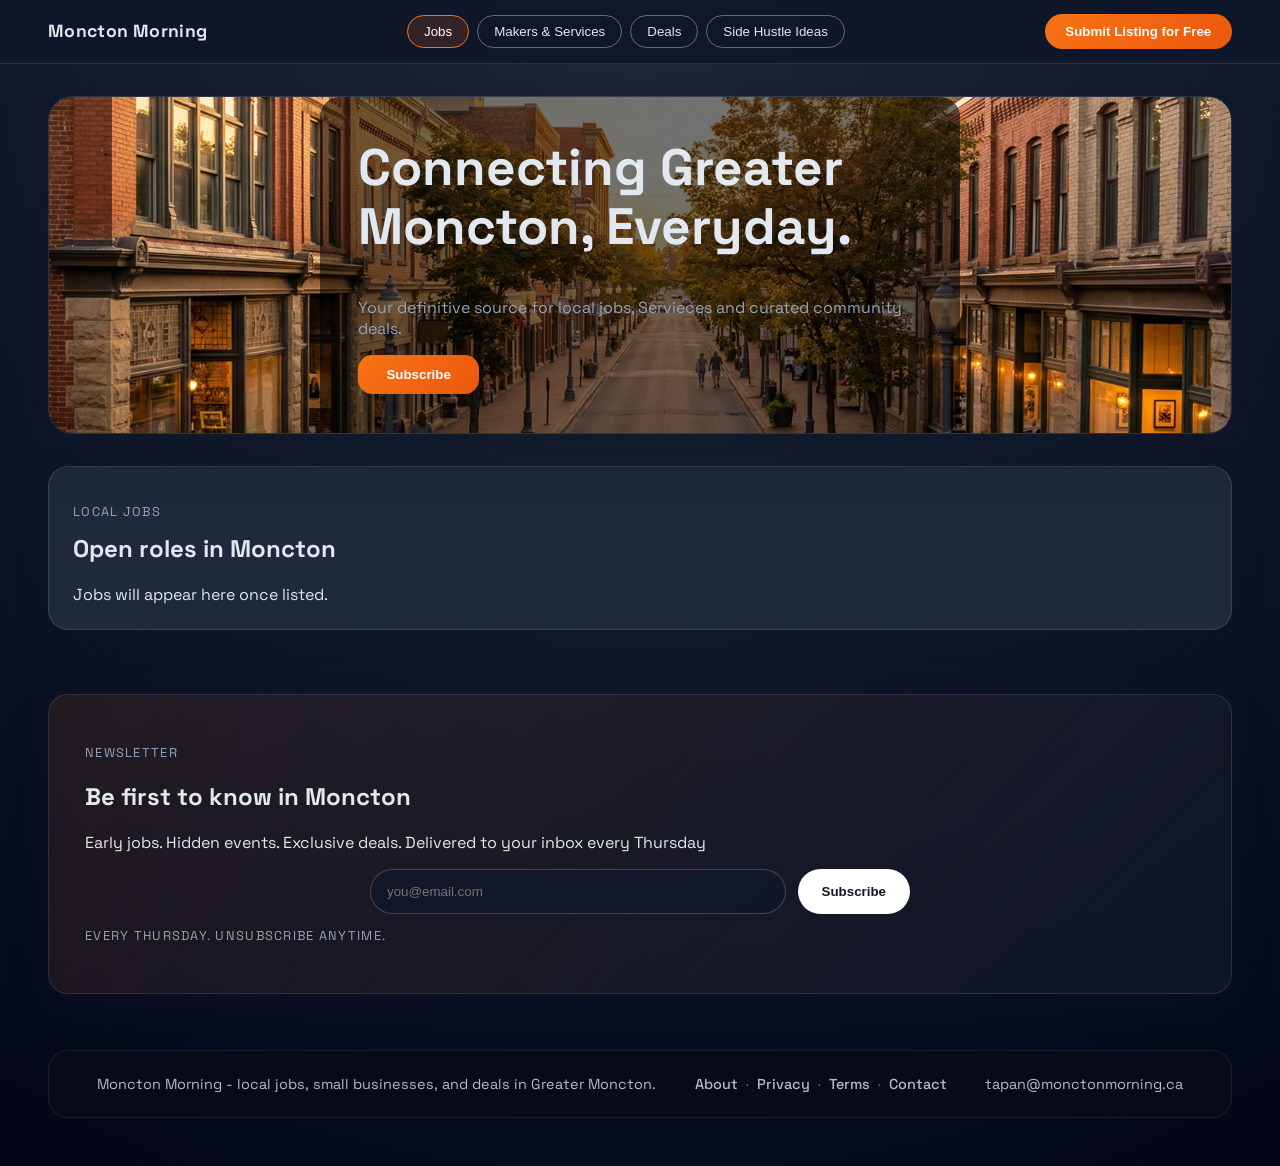
==== index.html @ 863fef43 "Add files via upload" ====
<!doctype html>
<html lang="en">
  <head>
    <meta charset="utf-8" />
    <meta name="viewport" content="width=device-width, initial-scale=1" />
    <title>Moncton Morning</title>
    <link rel="preconnect" href="https://fonts.googleapis.com" />
    <link rel="preconnect" href="https://fonts.gstatic.com" crossorigin />
    <link
      href="https://fonts.googleapis.com/css2?family=Space+Grotesk:wght@400;500;600;700&display=swap"
      rel="stylesheet"
    />
    <style>
      :root {
        color-scheme: light;
        font-family: "Space Grotesk", system-ui, -apple-system, sans-serif;
        --bg: #0f172a;
        --card: #1e293b;
        --card-soft: #334155;
        --text: #e2e8f0;
        --muted: #94a3b8;
        --accent: #f97316;
        --accent-soft: rgba(249, 115, 22, 0.15);
        --border: rgba(226, 232, 240, 0.12);
      }

      * {
        box-sizing: border-box;
      }

      body {
        margin: 0;
        background: radial-gradient(circle at top, #1f2937 0%, #0f172a 50%, #020617 100%);
        color: var(--text);
      }

      a {
        color: inherit;
      }

      .top-nav {
        position: sticky;
        top: 0;
        z-index: 20;
        display: flex;
        align-items: center;
        justify-content: space-between;
        gap: 1rem;
        padding: 0.85rem clamp(1rem, 4vw, 3rem);
        background: rgba(15, 23, 42, 0.95);
        border-bottom: 1px solid var(--border);
        backdrop-filter: blur(12px);
      }

      .brand {
        font-weight: 700;
        letter-spacing: 0.02em;
        font-size: 1.1rem;
      }

      .nav-links {
        display: flex;
        gap: 0.5rem;
        flex-wrap: wrap;
        justify-content: center;
      }

      .nav-links button {
        background: transparent;
        border: 1px solid rgba(226, 232, 240, 0.4);
        color: var(--text);
        border-radius: 999px;
        padding: 0.5rem 1rem;
        font-weight: 500;
        cursor: pointer;
        transition: all 0.2s ease;
      }

      .nav-links button.active {
        border-color: var(--accent);
        background: var(--accent-soft);
        color: #fff;
      }

      .nav-cta {
        background: linear-gradient(135deg, #f97316, #ea580c);
        color: #fff;
        border: none;
        padding: 0.65rem 1.3rem;
        border-radius: 999px;
        font-weight: 600;
        cursor: pointer;
        transition: transform 0.2s ease;
      }

      .nav-cta:hover {
        transform: translateY(-1px);
      }

      .page-shell {
        min-height: 100vh;
        padding: 2rem clamp(1rem, 4vw, 3rem) 3rem;
        display: flex;
        flex-direction: column;
        gap: 2rem;
      }

      .hero {
        position: relative;
        border: 1px solid var(--border);
        border-radius: 1.5rem;
        overflow: hidden;
        box-shadow: 0 20px 45px rgba(15, 23, 42, 0.6);
      }

      .hero-bg {
        position: absolute;
        inset: 0;
        background-image: url("hero-moncton.jpg");
        background-size: cover;
        background-position: center;
      }

      .hero-content {
        position: relative;
        margin: 0 auto;
        padding: clamp(1.5rem, 3vw, 2.5rem);
        max-width: 640px;
        background: rgba(0, 0, 0, 0.55);
        border-radius: 1.25rem;
        display: flex;
        flex-direction: column;
        gap: 0.75rem;
      }

      .hero h1 {
        margin: 0.25rem 0 0.75rem;
        font-size: clamp(2.2rem, 4vw, 3.4rem);
        line-height: 1.15;
      }

      .hero .lede {
        color: var(--muted);
        margin-bottom: 0.25rem;
        max-width: 60ch;
      }

      .hero-subscribe {
        align-self: flex-start;
        border: none;
        border-radius: 0.9rem;
        padding: 0.75rem 1.75rem;
        font-weight: 600;
        background: linear-gradient(135deg, #f97316, #ea580c);
        color: #fff;
        cursor: pointer;
        transition: transform 0.2s ease;
      }

      .hero-subscribe:hover {
        transform: translateY(-1px);
      }

      .content {
        display: grid;
        gap: 1.5rem;
      }

      .section-card {
        background: var(--card);
        border: 1px solid var(--border);
        border-radius: 1.25rem;
        padding: 1.5rem;
        box-shadow: 0 8px 30px rgba(15, 23, 42, 0.3);
      }

      .section-card h2 {
        margin-top: 0;
      }

      .jobs-list,
      .business-grid,
      .news-list,
      .events-list,
      .tips-list,
      .deals-list {
        display: flex;
        flex-direction: column;
        gap: 1rem;
        margin-top: 1rem;
      }

      .job-item,
      .business-item,
      .deal-item,
      .tip-item {
        border: 1px solid rgba(226, 232, 240, 0.08);
        padding: 1rem;
        border-radius: 1rem;
        background: var(--card-soft);
        display: flex;
        flex-direction: column;
        gap: 0.35rem;
      }

      .job-item .meta,
      .business-item .meta,
      .deal-item .meta,
      .tip-item .meta {
        display: flex;
        flex-wrap: wrap;
        gap: 0.75rem;
        color: var(--muted);
        font-size: 0.9rem;
      }

      .category-chip {
        border-radius: 999px;
        padding: 0.25rem 0.75rem;
        background: rgba(249, 115, 22, 0.15);
        color: #f97316;
        font-size: 0.85rem;
        display: inline-flex;
        align-items: center;
      }

      .filter-controls {
        display: flex;
        justify-content: flex-end;
        gap: 0.75rem;
        margin-top: 0.75rem;
        flex-wrap: wrap;
      }

      .filter-controls select {
        border-radius: 999px;
        padding: 0.55rem 1rem;
        border: 1px solid rgba(226, 232, 240, 0.5);
        background: var(--card);
        color: var(--text);
      }

      .newsletter {
        margin-top: 2rem;
        padding: clamp(1.5rem, 3vw, 2.25rem);
        border-radius: 1.25rem;
        background: linear-gradient(135deg, rgba(249, 115, 22, 0.1), rgba(15, 23, 42, 0.9));
        border: 1px solid var(--border);
        box-shadow: 0 15px 35px rgba(15, 23, 42, 0.4);
      }

      .legal-links {
        text-align: center;
        margin-top: 1rem;
        font-size: 0.95rem;
      }
      .legal-links a {
        color: var(--accent);
        text-decoration: none;
        font-weight: 600;
      }

      .newsletter-form-wrapper {
        max-width: 540px;
        margin: 1rem auto 0;
      }

      .newsletter-form {
        margin: 0;
        display: flex;
        gap: 0.75rem;
        flex-wrap: wrap;
      }

      .newsletter-form input {
        flex: 1;
        min-width: 220px;
        padding: 0.9rem 1rem;
        border-radius: 999px;
        border: 1px solid rgba(255, 255, 255, 0.2);
        background: rgba(15, 23, 42, 0.75);
        color: #fff;
      }

      .newsletter-form button {
        border-radius: 999px;
        border: none;
        background: #fff;
        color: #111827;
        font-weight: 600;
        padding: 0.85rem 1.5rem;
        cursor: pointer;
      }

      .notice {
        text-transform: uppercase;
        font-size: 0.8rem;
        letter-spacing: 0.1em;
        color: var(--muted);
      }

      .site-footer {
        margin-top: 1.5rem;
        background: #070b17;
        border-radius: 1.25rem;
        padding: 1.5rem clamp(1rem, 4vw, 3rem);
        border: 1px solid rgba(255, 255, 255, 0.08);
        color: rgba(226, 232, 240, 0.8);
        display: flex;
        flex-wrap: wrap;
        gap: 1rem;
        font-size: 0.9rem;
        justify-content: space-between;
      }

      .footer-links {
        display: flex;
        gap: 0.5rem;
        flex-wrap: wrap;
        align-items: center;
      }

      .footer-links a {
        color: inherit;
        text-decoration: none;
        font-weight: 500;
      }

      .footer-links span {
        color: rgba(226, 232, 240, 0.4);
      }

      .hidden {
        display: none;
      }

      .modal-backdrop {
        position: fixed;
        inset: 0;
        background: rgba(2, 6, 23, 0.7);
        display: none;
        align-items: center;
        justify-content: center;
        z-index: 40;
        padding: 1.5rem;
      }

      .modal-backdrop.open {
        display: flex;
      }

      .modal {
        background: var(--card);
        border-radius: 1.25rem;
        padding: 1.5rem;
        max-width: 520px;
        width: 100%;
        border: 1px solid var(--border);
      }

      .modal header {
        display: flex;
        justify-content: space-between;
        align-items: center;
        margin-bottom: 1rem;
      }

      .modal form {
        display: grid;
        gap: 0.75rem;
      }

      .modal label {
        font-size: 0.9rem;
        color: var(--muted);
      }

      .modal input,
      .modal select,
      .modal textarea {
        width: 100%;
        padding: 0.65rem 0.8rem;
        border-radius: 0.75rem;
        border: 1px solid rgba(226, 232, 240, 0.3);
        background: rgba(15, 23, 42, 0.7);
        color: var(--text);
      }

      .modal button {
        justify-self: flex-end;
        background: linear-gradient(135deg, #f97316, #ea580c);
        color: #fff;
        border: none;
        padding: 0.6rem 1.4rem;
        border-radius: 999px;
        font-weight: 600;
        cursor: pointer;
      }

      @media (max-width: 840px) {
        .top-nav {
          flex-direction: column;
          align-items: flex-start;
        }

        .nav-links {
          width: 100%;
          justify-content: flex-start;
        }

        .nav-cta {
          width: 100%;
          text-align: center;
        }
      }
    </style>
  </head>
  <body>
    <nav class="top-nav">
      <div class="brand">Moncton Morning</div>
      <div class="nav-links" role="tablist">
        <button type="button" class="active" data-tab="jobs">Jobs</button>
        <button type="button" data-tab="makers">Makers &amp; Services</button>
        <button type="button" data-tab="deals">Deals</button>
        <button type="button" data-tab="sidehustle">Side Hustle Ideas</button>
      </div>
      <button type="button" class="nav-cta" id="open-submit">Submit Listing for Free</button>
    </nav>

    <div class="page-shell">
      <header class="hero">
        <div class="hero-bg" aria-hidden="true"></div>
        <div class="hero-content" role="presentation">
          <h1>Connecting Greater Moncton, Everyday.</h1>
          <p class="lede">Your definitive source for local jobs, Servieces and curated community deals.</p>
          <button type="button" class="hero-subscribe" id="hero-subscribe">Subscribe</button>
        </div>
      </header>

      <main class="content">
        <section id="jobs" class="section-card">
          <p class="notice">Local Jobs</p>
          <h2>Open roles in Moncton</h2>
         <div class="jobs-list"></div>
        </section>

        <section id="makers" class="section-card hidden">
          <p class="notice">Makers &amp; Services</p>
          <h2>Local businesses you can call today</h2>
          <div class="filter-controls">
            <select id="maker-filter">
              <option>All</option>
              <option>Food</option>
              <option>Services</option>
              <option>Retail</option>
              <option>Home-based</option>
              <option>Other</option>
            </select>
          </div>
          <div class="business-grid"></div>
        </section>

        <section id="deals" class="section-card hidden">
          <h2>Discounts from local businesses</h2>
          <div class="deals-list"></div>
        </section>

        <section id="sidehustle" class="section-card hidden">
          <p class="notice">Side Hustle Tips</p>
          <h2>Quick ideas to earn extra cash</h2>
          <div class="tips-list"></div>
        </section>
        <section id="news" class="section-card hidden">
          <p class="notice">Newsletter news</p>
          <h2>What's happening this week</h2>
          <div class="news-list"></div>
        </section>
        <section id="events" class="section-card hidden">
          <p class="notice">Newsletter events</p>
          <h2>Community calendar</h2>
          <div class="events-list"></div>
        </section>
      </main>

      <section id="newsletter" class="newsletter">
        <div>
          <p class="notice">Newsletter</p>
          <h2>Be first to know in Moncton</h2>
          <p>Early jobs. Hidden events. Exclusive deals. Delivered to your inbox every Thursday</p>
        </div>
        <div class="newsletter-form-wrapper">
          <form id="subscribe-form" class="newsletter-form">
            <input id="subscribe-email" type="email" name="email" placeholder="you@email.com" required />
            <button type="submit">Subscribe</button>
          </form>
        </div>
        <p id="newsletter-note" class="notice">Every Thursday. Unsubscribe anytime.</p>
      </section>

<footer class="site-footer">
        <div>Moncton Morning - local jobs, small businesses, and deals in Greater Moncton.</div>
        <div class="footer-links">
          <a href="about.html">About</a><span>&middot;</span>
          <a href="privacy.html">Privacy</a><span>&middot;</span>
          <a href="terms.html">Terms</a><span>&middot;</span>
          <a href="mailto:tapan@monctonmorning.ca">Contact</a>
        </div>
        <div>tapan@monctonmorning.ca</div>
      </footer>
    </div>

    <div class="modal-backdrop" id="submit-modal">
      <div class="modal">
        <header>
          <h3>Submit a listing</h3>
          <button type="button" id="close-submit">Close</button>
        </header>
        <form id="submit-form">
          <label for="listing-type">Listing type</label>
          <select id="listing-type" name="listing-type" required>
            <option value="Job">Job</option>
            <option value="Business / Service">Business / Service</option>
            <option value="Deal">Deal</option>
          </select>
          <label for="listing-email">Contact email</label>
          <input id="listing-email" type="email" name="email" placeholder="you@email.com" required />
          <label for="listing-phone">Phone (optional)</label>
          <input id="listing-phone" type="tel" name="phone" placeholder="(506) 555-1234" />
          <label for="listing-details">Listing details</label>
          <textarea id="listing-details" name="details" rows="4" placeholder="Share the essentials"></textarea>
          <p id="submit-error" class="notice" style="color:#fca5a5;"></p>
          <p id="submit-success" class="notice"></p>
          <button type="submit">Send</button>
        </form>
      </div>
    </div>

    <script>
const AIRTABLE_CONFIG = {
  apiKey: "REPLACE_WITH_YOUR_API_KEY",
  baseId: "appRkIddAFC3p5eqv",
  tables: {
    jobs: "Jobs",
    directory: "Directory",
    deals: "Deals",
    tips: "SideHustleTips",
    news: "News",
    events: "Events",
    submissions: "Submissions",
    subscribers: "Subscribers"
  }
};

const apiBase = `https://api.airtable.com/v0/${AIRTABLE_CONFIG.baseId}/`;
const authHeaders = () => ({
  Authorization: `Bearer ${AIRTABLE_CONFIG.apiKey}`
});
const jsonHeaders = () => ({
  ...authHeaders(),
  "Content-Type": "application/json"
});

async function fetchTable(tableName) {
  try {
    const url = `${apiBase}${encodeURIComponent(tableName)}?pageSize=100`;
    const response = await fetch(url, { headers: authHeaders() });
    if (!response.ok) {
      console.error("Airtable error", tableName, response.status, await response.text());
      return [];
    }
    const data = await response.json();
    return (data.records || []).map((record) => ({ ...record.fields, _createdTime: record.createdTime }));
  } catch (error) {
    console.error("Could not fetch", tableName, error);
    return [];
  }
}

async function postRecord(tableName, fields) {
  try {
    const url = `${apiBase}${encodeURIComponent(tableName)}`;
    const response = await fetch(url, {
      method: "POST",
      headers: jsonHeaders(),
      body: JSON.stringify({ fields })
    });
    if (!response.ok) {
      console.error("Airtable POST error", tableName, response.status, await response.text());
      return null;
    }
    return await response.json();
  } catch (error) {
    console.error("POST failed", tableName, error);
    return null;
  }
}

const navButtons = document.querySelectorAll(".nav-links button[data-tab]");
const sections = document.querySelectorAll("main section");
const submitModal = document.getElementById("submit-modal");
const openSubmit = document.getElementById("open-submit");
const closeSubmit = document.getElementById("close-submit");
const submitForm = document.getElementById("submit-form");
const submitError = document.getElementById("submit-error");
const submitSuccess = document.getElementById("submit-success");
const subscribeEmail = document.getElementById("subscribe-email");
const subscribeForm = document.getElementById("subscribe-form");
const newsletterNote = document.getElementById("newsletter-note");
const makerFilter = document.getElementById("maker-filter");
const heroSubscribe = document.getElementById("hero-subscribe");

const jobList = document.querySelector("#jobs .jobs-list");
const businessGrid = document.querySelector("#makers .business-grid");
const dealsList = document.querySelector("#deals .deals-list");
const tipsList = document.querySelector("#sidehustle .tips-list");
const newsList = document.querySelector("#news .news-list");
const eventsList = document.querySelector("#events .events-list");

let directoryRecords = [];

function showSection(id) {
  sections.forEach((section) => {
    section.classList.toggle("hidden", section.id !== id);
  });
  navButtons.forEach((button) => {
    button.classList.toggle("active", button.dataset.tab === id);
  });
}

function formatDate(value) {
  if (!value) return "";
  const date = new Date(value);
  if (Number.isNaN(date)) return value;
  return new Intl.DateTimeFormat("en-CA", { dateStyle: "medium" }).format(date);
}

function hasFeatured(record) {
  return Boolean(record?.Featured || record?.["Featured?"]);
}

function getField(record, ...keys) {
  if (!record) return "";
  for (const key of keys) {
    const value = record[key];
    if (typeof value === "string" && value.trim()) return value.trim();
    if (value || value === 0) return value;
  }
  return "";
}

function createJobCard(job) {
  const card = document.createElement("article");
  card.className = "job-item";

  const title = document.createElement("h3");
  title.style.display = "flex";
  title.style.alignItems = "center";
  title.style.justifyContent = "space-between";
  title.style.gap = "0.5rem";

  const titleText = document.createElement("span");
  if (job.Link) {
    const link = document.createElement("a");
    link.href = job.Link;
    link.textContent = job.Title || "Job";
    link.target = "_blank";
    link.rel = "noreferrer";
    titleText.appendChild(link);
  } else {
    titleText.textContent = job.Title || "Job";
  }

  const badgeWrapper = document.createElement("span");
  badgeWrapper.style.marginLeft = "auto";
  if (hasFeatured(job)) {
    const badge = document.createElement("span");
    badge.className = "category-chip";
    badge.textContent = "Featured";
    badgeWrapper.appendChild(badge);
  }

  title.appendChild(titleText);
  if (badgeWrapper.children.length) {
    title.appendChild(badgeWrapper);
  }

  const meta = document.createElement("div");
  meta.className = "meta";
  if (job.Company) meta.appendChild(Object.assign(document.createElement("span"), { textContent: job.Company }));
  if (job.Location) meta.appendChild(Object.assign(document.createElement("span"), { textContent: job.Location }));
  const jobType = job.Type || job.Category;
  if (jobType) {
    meta.appendChild(Object.assign(document.createElement("span"), { textContent: jobType }));
  }
  const postedValue = job["Posted date"] || job.PostedAt || job.Posted;
  if (postedValue) {
    const posted = document.createElement("span");
    posted.textContent = "Posted: " + formatDate(postedValue);
    meta.appendChild(posted);
  }

  const action = document.createElement("a");
  action.className = "cta";
  action.textContent = "View details";
  action.href = job.Link || "#";
  action.target = "_blank";
  action.rel = "noreferrer";
  action.style.fontSize = "0.85rem";
  action.style.padding = "0.35rem 0.9rem";

  card.append(title);
  if (meta.childElementCount) card.append(meta);
  card.append(action);
  return card;
}
function renderJobs(records) {
  jobList.innerHTML = "";
  if (!records.length) {
    jobList.textContent = "Jobs will appear here once listed.";
    return;
  }
  const sorted = [...records].sort((a, b) => {
    if (hasFeatured(a) !== hasFeatured(b)) return hasFeatured(b) ? 1 : -1;
    const aDate = new Date(a["Posted date"] || a.PostedAt || a.Posted || a._createdTime || 0).getTime();
    const bDate = new Date(b["Posted date"] || b.PostedAt || b.Posted || b._createdTime || 0).getTime();
    return bDate - aDate;
  });
  sorted.forEach((job) => jobList.appendChild(createJobCard(job)));
}

function updateDirectoryList() {
  businessGrid.innerHTML = "";
  const filter = (makerFilter.value || "all").toLowerCase();
  const filtered = directoryRecords.filter((item) => {
    const category = (item.Category || "Other").toLowerCase();
    return filter === "all" || category === filter;
  });
  if (!filtered.length) {
    businessGrid.textContent = "No businesses found for that category.";
    return;
  }
  filtered.forEach((business) => {
    const card = document.createElement("article");
    card.className = "business-item";
    card.dataset.category = business.Category || "Other";

    const title = document.createElement("h3");
    if (business.Link) {
      const link = document.createElement("a");
      link.href = business.Link;
      link.textContent = business.Name || "Local business";
      link.target = "_blank";
      link.rel = "noreferrer";
      title.appendChild(link);
    } else {
      title.textContent = business.Name || "Local business";
    }
    if (hasFeatured(business)) {
      const badge = document.createElement("span");
      badge.className = "category-chip";
      badge.textContent = "Featured";
      title.appendChild(badge);
    }

    const description = document.createElement("p");
    description.textContent = business.Description || "";

    const meta = document.createElement("div");
    meta.className = "meta";
    if (business.Category) meta.appendChild(Object.assign(document.createElement("span"), { textContent: business.Category }));
    const area = business.Area || business.Location;
    if (area) meta.appendChild(Object.assign(document.createElement("span"), { textContent: area }));

    card.append(title);
    if (description.textContent) card.append(description);
    if (meta.childElementCount) card.append(meta);
    if (business.Contact) {
      const contact = document.createElement("p");
      contact.className = "meta";
      contact.textContent = `Contact: ${business.Contact}`;
      card.append(contact);
    }
    if (business.Link) {
      const action = document.createElement("a");
      action.href = business.Link;
      action.textContent = "View / Contact";
      action.target = "_blank";
      action.rel = "noreferrer";
      action.className = "cta";
      action.style.fontSize = "0.85rem";
      action.style.padding = "0.35rem 0.9rem";
      card.append(action);
    }

    businessGrid.appendChild(card);
  });
}

function createDealCard(deal) {
  const card = document.createElement("article");
  card.className = "deal-item";

  const businessName = getField(deal, "Business", "BusinessName", "Business Name");
  const title = document.createElement("h3");
  title.textContent = businessName || "Local deal";
  if (hasFeatured(deal)) {
    const badge = document.createElement("span");
    badge.className = "category-chip";
    badge.textContent = "Featured";
    title.appendChild(badge);
  }
  card.append(title);

  const offerText = getField(deal, "Offer Text", "OfferText");
  if (offerText) {
    const description = document.createElement("p");
    description.textContent = offerText;
    card.append(description);
  }

  const meta = document.createElement("div");
  meta.className = "meta";
  const area = getField(deal, "Area", "Location");
  if (area) meta.appendChild(Object.assign(document.createElement("span"), { textContent: area }));
  const postedValue = getField(deal, "Posted date", "PostedAt", "Posted");
  if (postedValue) {
    meta.appendChild(Object.assign(document.createElement("span"), { textContent: `Posted: ${formatDate(postedValue)}` }));
  }
  const expiry = getField(deal, "Expiry Date", "ExpiryDate");
  if (expiry) meta.appendChild(Object.assign(document.createElement("span"), { textContent: `Valid until ${formatDate(expiry)}` }));
  if (meta.childElementCount) card.append(meta);

  const dealLink = getField(deal, "Link", "SourceLink");
  if (dealLink) {
    const action = document.createElement("a");
    action.className = "cta";
    action.textContent = "View deal";
    action.href = dealLink;
    action.target = "_blank";
    action.rel = "noreferrer";
    action.style.fontSize = "0.85rem";
    action.style.padding = "0.35rem 0.9rem";
    card.append(action);
  }

  return card;
}
function renderDeals(records) {
  dealsList.innerHTML = "";
  if (!records.length) {
    dealsList.textContent = "Deals will appear here soon.";
    return;
  }
  const featured = records.filter((deal) => hasFeatured(deal));
  const others = records.filter((deal) => !hasFeatured(deal));
  if (featured.length) {
    const label = document.createElement("p");
    label.className = "notice";
    label.textContent = "Top deals";
    dealsList.appendChild(label);
    featured.forEach((deal) => dealsList.appendChild(createDealCard(deal)));
  }
  if (others.length) {
    const label = document.createElement("p");
    label.className = "notice";
    label.textContent = featured.length ? "More deals" : "Latest deals";
    dealsList.appendChild(label);
    others.forEach((deal) => dealsList.appendChild(createDealCard(deal)));
  }
}

function renderSideHustle(records) {
  tipsList.innerHTML = "";
  if (!records.length) {
    tipsList.textContent = "Side hustle tips are coming soon.";
    return;
  }
  records.forEach((tip) => {
    const card = document.createElement("article");
    card.className = "tip-item";
    const title = document.createElement("h3");
    title.textContent = tip.Title || "Side hustle idea";
    const description = document.createElement("p");
    description.textContent = tip.Description || "";
    const actions = document.createElement("div");
    actions.className = "meta";
    const affiliate = tip["Affiliate link"] || tip.AffiliateLink;
    if (affiliate) {
      const link = document.createElement("a");
      link.className = "cta";
      link.textContent = "Visit link";
      link.href = affiliate;
      link.target = "_blank";
      link.rel = "noreferrer";
      link.style.fontSize = "0.85rem";
      link.style.padding = "0.35rem 0.9rem";
      actions.appendChild(link);
    }
    const guide = tip["Read Guide link"] || tip.ReadGuideLink;
    if (guide) {
      const guideLink = document.createElement("a");
      guideLink.textContent = "Learn more";
      guideLink.href = guide;
      guideLink.target = "_blank";
      guideLink.rel = "noreferrer";
      guideLink.style.fontSize = "0.8rem";
      guideLink.style.marginLeft = "0.5rem";
      actions.appendChild(guideLink);
    }
    card.append(title);
    if (description.textContent) card.append(description);
    if (actions.childElementCount) card.append(actions);
    tipsList.appendChild(card);
  });
}

function getWeekGroups(records) {
  const grouped = new Map();
  records.forEach((record, index) => {
    const start = record.WeekStartDate || record["WeekStartDate"] || record["Week Start Date"] || "";
    const label = record.WeekLabel || "";
    const key = start || label || `week-${index}`;
    if (!grouped.has(key)) {
      grouped.set(key, { weekLabel: label, weekStart: start, rows: [] });
    }
    const group = grouped.get(key);
    if (!group.weekLabel && label) {
      group.weekLabel = label;
    }
    group.rows.push(record);
  });
  return Array.from(grouped.values()).sort((a, b) => {
    const aDate = new Date(a.weekStart || 0).getTime();
    const bDate = new Date(b.weekStart || 0).getTime();
    return bDate - aDate;
  });
}

function renderNews(records) {
  newsList.innerHTML = "";
  if (!records.length) {
    newsList.textContent = "Newsletter news will appear here.";
    return;
  }
  const groups = getWeekGroups(records);
  groups.forEach((group) => {
    const card = document.createElement("article");
    card.className = "job-item";
    const label = document.createElement("p");
    label.className = "notice";
    label.textContent = "Newsletter News";
    const heading = document.createElement("h3");
    const headingText = group.weekLabel || (group.weekStart ? "Week of " + formatDate(group.weekStart) : "Latest");
    heading.textContent = headingText;
    const list = document.createElement("ul");
    list.style.paddingLeft = "1.1rem";
    group.rows.slice(0, 3).forEach((item) => {
      if (!item.Headline && !item.SourceLink) return;
      const li = document.createElement("li");
      const link = document.createElement("a");
      link.href = item.SourceLink || "#";
      link.textContent = item.Headline || "News";
      link.target = "_blank";
      link.rel = "noreferrer";
      li.appendChild(link);
      list.appendChild(li);
    });
    card.append(label, heading, list);
    newsList.appendChild(card);
  });
}

function renderEvents(records) {
  eventsList.innerHTML = "";
  if (!records.length) {
    eventsList.textContent = "Upcoming newsletter events will appear here.";
    return;
  }
  const groups = getWeekGroups(records);
  groups.forEach((group) => {
    const card = document.createElement("article");
    card.className = "job-item";
    const label = document.createElement("p");
    label.className = "notice";
    label.textContent = "Newsletter Events";
    const heading = document.createElement("h3");
    const headingText = group.weekLabel || (group.weekStart ? "Week of " + formatDate(group.weekStart) : "Latest");
    heading.textContent = headingText;
    const list = document.createElement("ul");
    list.style.paddingLeft = "1.1rem";
    group.rows.slice(0, 3).forEach((item) => {
      if (!item.Title && !item.SourceLink) return;
      const li = document.createElement("li");
      const link = document.createElement("a");
      link.href = item.SourceLink || "#";
      link.textContent = item.Title || "Event";
      link.target = "_blank";
      link.rel = "noreferrer";
      li.appendChild(link);
      list.appendChild(li);
    });
    card.append(label, heading, list);
    eventsList.appendChild(card);
  });
}
function renderDirectory(records) {
  directoryRecords = [...records].sort((a, b) => (hasFeatured(b) ? 1 : 0) - (hasFeatured(a) ? 1 : 0));
  updateDirectoryList();
}

async function loadAirtableData() {
  const [jobs, directory, deals, tips, news, events] = await Promise.all([
    fetchTable(AIRTABLE_CONFIG.tables.jobs),
    fetchTable(AIRTABLE_CONFIG.tables.directory),
    fetchTable(AIRTABLE_CONFIG.tables.deals),
    fetchTable(AIRTABLE_CONFIG.tables.tips),
    fetchTable(AIRTABLE_CONFIG.tables.news),
    fetchTable(AIRTABLE_CONFIG.tables.events)
  ]);

  renderJobs(jobs);
  renderDirectory(directory);
  renderDeals(deals);
  renderSideHustle(tips);
  renderNews(news);
  renderEvents(events);
}

navButtons.forEach((button) => {
  button.addEventListener("click", () => {
    showSection(button.dataset.tab);
  });
});

openSubmit.addEventListener("click", () => {
  submitModal.classList.add("open");
  submitSuccess.textContent = "";
  submitError.textContent = "";
});

closeSubmit.addEventListener("click", () => {
  submitModal.classList.remove("open");
});

submitModal.addEventListener("click", (event) => {
  if (event.target === submitModal) {
    submitModal.classList.remove("open");
  }
});

submitForm.addEventListener("submit", async (event) => {
  event.preventDefault();
  submitError.textContent = "";
  submitSuccess.textContent = "";
  const formData = new FormData(submitForm);
  const email = (formData.get("email") || "").toString().trim();
  const phone = (formData.get("phone") || "").toString().trim();
  const listingType = formData.get("listing-type") || "";
  const details = (formData.get("details") || "").toString().trim();
  const isValid = /\S+@\S+\.\S+/.test(email);
  if (!isValid) {
    submitError.textContent = "Please enter a valid email.";
    return;
  }
  const payload = {
    "Listing type": listingType,
    "Contact email": email,
    Phone: phone || undefined,
    "Listing details": details
  };
  const result = await postRecord(AIRTABLE_CONFIG.tables.submissions, payload);
  if (result) {
    submitSuccess.textContent = "Thanks! Your listing request has been received. I'll review and contact you if needed.";
    submitForm.reset();
  } else {
    submitError.textContent = "Something went wrong. Please try again.";
  }
});

subscribeForm.addEventListener("submit", async (event) => {
  event.preventDefault();
  newsletterNote.textContent = "";
  const email = (subscribeEmail.value || "").trim();
  const isValid = /\S+@\S+\.\S+/.test(email);
  if (!isValid) {
    newsletterNote.textContent = "Please enter a valid email.";
    return;
  }
  const result = await postRecord(AIRTABLE_CONFIG.tables.subscribers, { Email: email });
  if (result) {
    newsletterNote.textContent = "Thanks! You're on the list.";
    subscribeEmail.value = "";
  } else {
    newsletterNote.textContent = "Something went wrong. Please try again later.";
  }
});

makerFilter.addEventListener("change", () => {
  updateDirectoryList();
});

heroSubscribe?.addEventListener("click", () => {
  document.getElementById("newsletter")?.scrollIntoView({ behavior: "smooth" });
});

function getInitialTab() {
  const params = new URLSearchParams(window.location.search);
  const requested = params.get("tab");
  return requested && document.getElementById(requested) ? requested : "jobs";
}

function handleInitialTab() {
  const tab = getInitialTab();
  showSection(tab);
  if (tab === "news" || tab === "events") {
    document.getElementById(tab)?.scrollIntoView({ behavior: "smooth" });
  }
}

window.addEventListener("popstate", handleInitialTab);

handleInitialTab();
loadAirtableData();

    </script>
  </body>
</html>
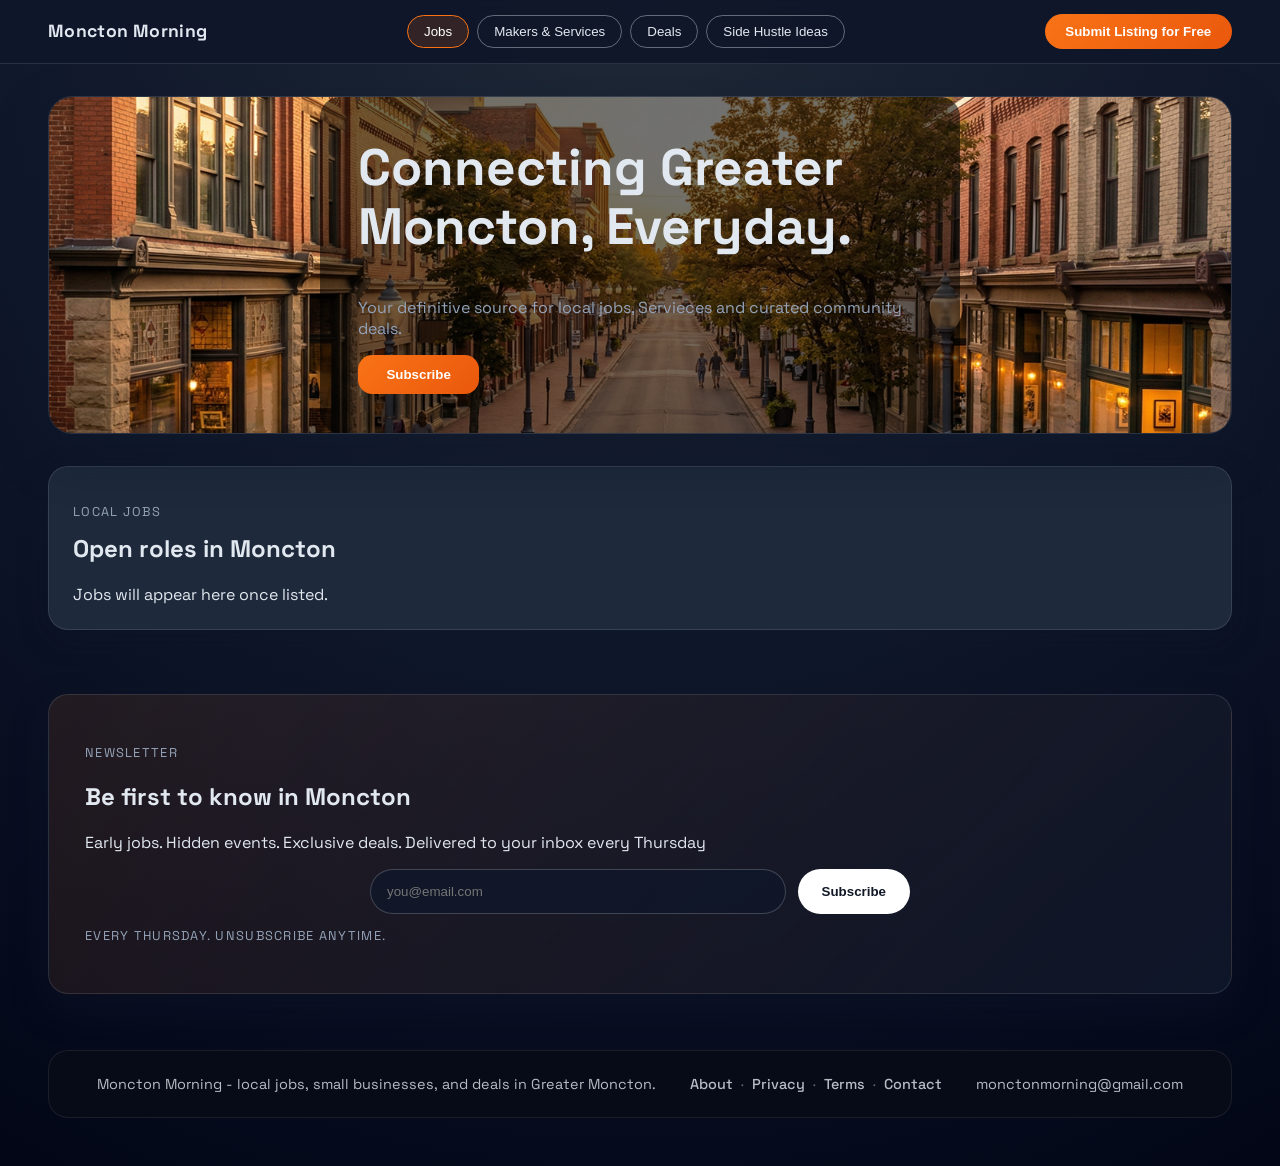
==== commit 552c41f3: "Update contact email in footer section" ====
--- a/index.html
+++ b/index.html
@@ -503,9 +503,9 @@
           <a href="about.html">About</a><span>&middot;</span>
           <a href="privacy.html">Privacy</a><span>&middot;</span>
           <a href="terms.html">Terms</a><span>&middot;</span>
-          <a href="mailto:tapan@monctonmorning.ca">Contact</a>
+          <a href="mailto:monctonmorning@gmail.com">Contact</a>
         </div>
-        <div>tapan@monctonmorning.ca</div>
+        <div>monctonmorning@gmail.com</div>
       </footer>
     </div>
 
@@ -535,10 +535,12 @@
       </div>
     </div>
 
+    <script src="airtable-config.js"></script>
     <script>
+const envConfig = window.MONCTON_CONFIG || {};
 const AIRTABLE_CONFIG = {
-  apiKey: "REPLACE_WITH_YOUR_API_KEY",
-  baseId: "appRkIddAFC3p5eqv",
+  apiKey: envConfig.airtableApiKey || "REPLACE_WITH_YOUR_API_KEY",
+  baseId: envConfig.baseId || "appRkIddAFC3p5eqv",
   tables: {
     jobs: "Jobs",
     directory: "Directory",
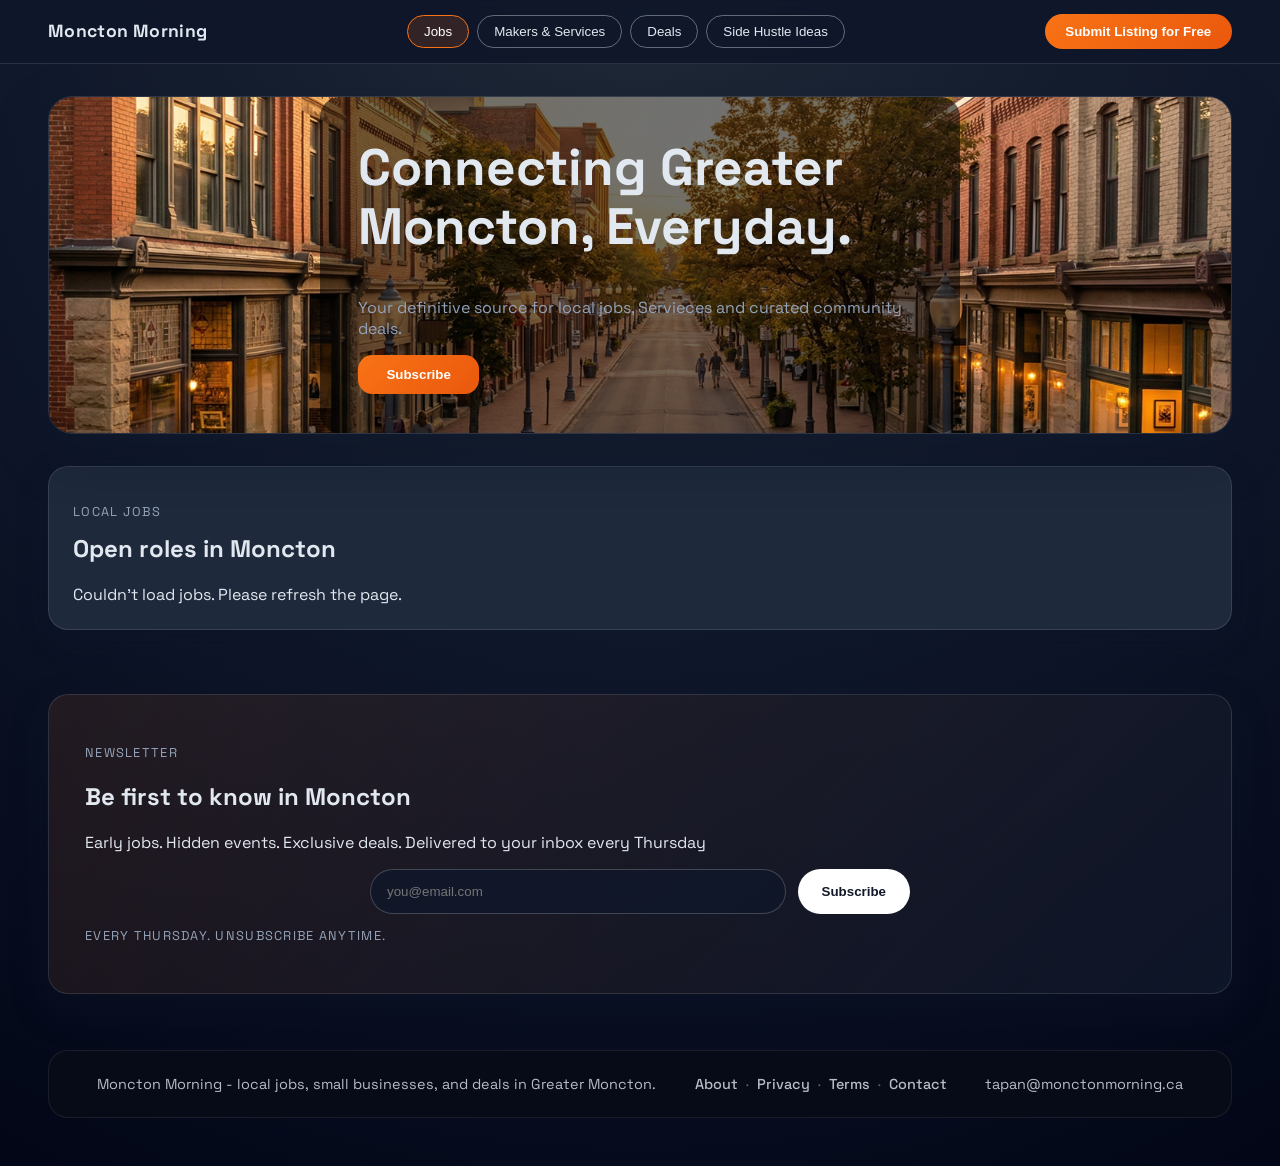
==== commit 82865e18: "Add files via upload" ====
--- a/index.html
+++ b/index.html
@@ -503,9 +503,9 @@
           <a href="about.html">About</a><span>&middot;</span>
           <a href="privacy.html">Privacy</a><span>&middot;</span>
           <a href="terms.html">Terms</a><span>&middot;</span>
-          <a href="mailto:monctonmorning@gmail.com">Contact</a>
+          <a href="mailto:tapan@monctonmorning.ca">Contact</a>
         </div>
-        <div>monctonmorning@gmail.com</div>
+        <div>tapan@monctonmorning.ca</div>
       </footer>
     </div>
 
@@ -567,14 +567,26 @@
     const url = `${apiBase}${encodeURIComponent(tableName)}?pageSize=100`;
     const response = await fetch(url, { headers: authHeaders() });
     if (!response.ok) {
-      console.error("Airtable error", tableName, response.status, await response.text());
-      return [];
+      const errorText = await response.text();
+      throw new Error(`Airtable error ${tableName}: ${response.status} ${errorText}`);
     }
     const data = await response.json();
     return (data.records || []).map((record) => ({ ...record.fields, _createdTime: record.createdTime }));
   } catch (error) {
     console.error("Could not fetch", tableName, error);
-    return [];
+    throw error;
+  }
+}
+
+async function fetchAndRender(tableName, renderFn, targetElement, loadingText, sectionLabel) {
+  if (loadingText) {
+    showLoading(targetElement, loadingText);
+  }
+  try {
+    const records = await fetchTable(tableName);
+    renderFn(records);
+  } catch {
+    showError(targetElement, sectionLabel);
   }
 }
 
@@ -619,6 +631,26 @@
 const eventsList = document.querySelector("#events .events-list");
 
 let directoryRecords = [];
+
+const loadingMessages = {
+  jobs: "Loading jobs…",
+  makers: "Loading local makers & services…",
+  deals: "Loading deals…",
+  news: "Loading local news…",
+  events: "Loading local events…"
+};
+
+function showLoading(target, text) {
+  if (target) {
+    target.textContent = text;
+  }
+}
+
+function showError(target, sectionLabel) {
+  if (target) {
+    target.textContent = `Couldn't load ${sectionLabel}. Please refresh the page.`;
+  }
+}
 
 function showSection(id) {
   sections.forEach((section) => {
@@ -1011,21 +1043,50 @@
 }
 
 async function loadAirtableData() {
-  const [jobs, directory, deals, tips, news, events] = await Promise.all([
-    fetchTable(AIRTABLE_CONFIG.tables.jobs),
-    fetchTable(AIRTABLE_CONFIG.tables.directory),
-    fetchTable(AIRTABLE_CONFIG.tables.deals),
-    fetchTable(AIRTABLE_CONFIG.tables.tips),
-    fetchTable(AIRTABLE_CONFIG.tables.news),
-    fetchTable(AIRTABLE_CONFIG.tables.events)
+  await Promise.all([
+    fetchAndRender(
+      AIRTABLE_CONFIG.tables.jobs,
+      renderJobs,
+      jobList,
+      loadingMessages.jobs,
+      "jobs"
+    ),
+    fetchAndRender(
+      AIRTABLE_CONFIG.tables.directory,
+      renderDirectory,
+      businessGrid,
+      loadingMessages.makers,
+      "local makers & services"
+    ),
+    fetchAndRender(
+      AIRTABLE_CONFIG.tables.deals,
+      renderDeals,
+      dealsList,
+      loadingMessages.deals,
+      "deals"
+    ),
+    fetchAndRender(
+      AIRTABLE_CONFIG.tables.news,
+      renderNews,
+      newsList,
+      loadingMessages.news,
+      "local news"
+    ),
+    fetchAndRender(
+      AIRTABLE_CONFIG.tables.events,
+      renderEvents,
+      eventsList,
+      loadingMessages.events,
+      "local events"
+    )
   ]);
 
-  renderJobs(jobs);
-  renderDirectory(directory);
-  renderDeals(deals);
-  renderSideHustle(tips);
-  renderNews(news);
-  renderEvents(events);
+  try {
+    const tips = await fetchTable(AIRTABLE_CONFIG.tables.tips);
+    renderSideHustle(tips);
+  } catch {
+    showError(tipsList, "side hustle tips");
+  }
 }
 
 navButtons.forEach((button) => {
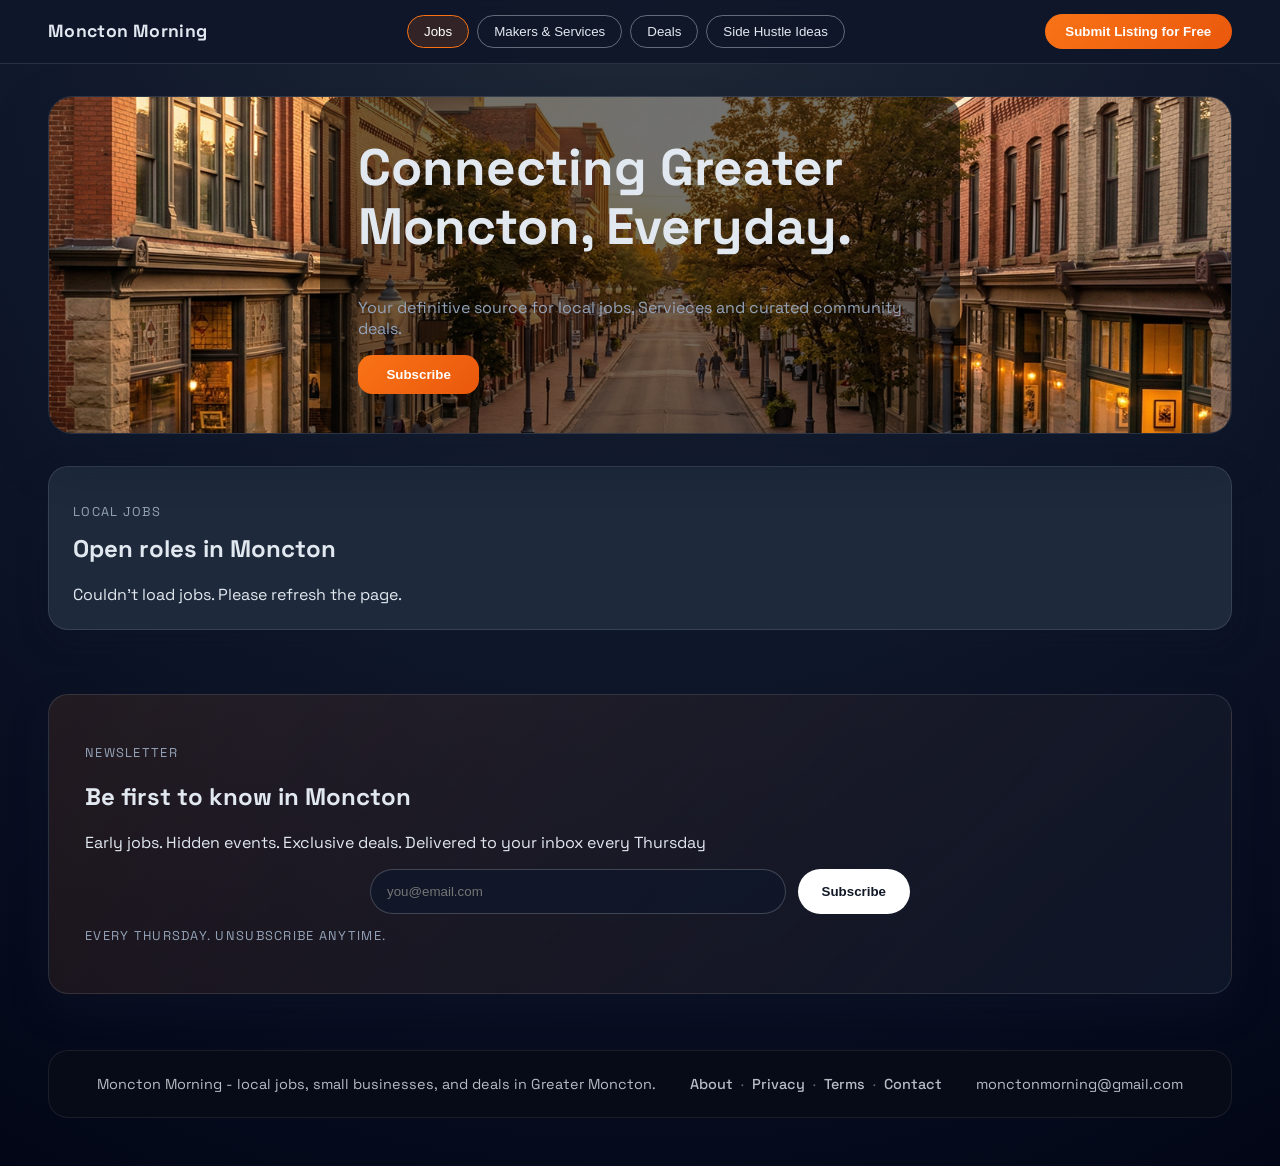
==== commit beae0f05: "Update contact email in footer section" ====
--- a/index.html
+++ b/index.html
@@ -503,9 +503,9 @@
           <a href="about.html">About</a><span>&middot;</span>
           <a href="privacy.html">Privacy</a><span>&middot;</span>
           <a href="terms.html">Terms</a><span>&middot;</span>
-          <a href="mailto:tapan@monctonmorning.ca">Contact</a>
+          <a href="mailto:monctonmorning@gmail.com">Contact</a>
         </div>
-        <div>tapan@monctonmorning.ca</div>
+        <div>monctonmorning@gmail.com</div>
       </footer>
     </div>
 
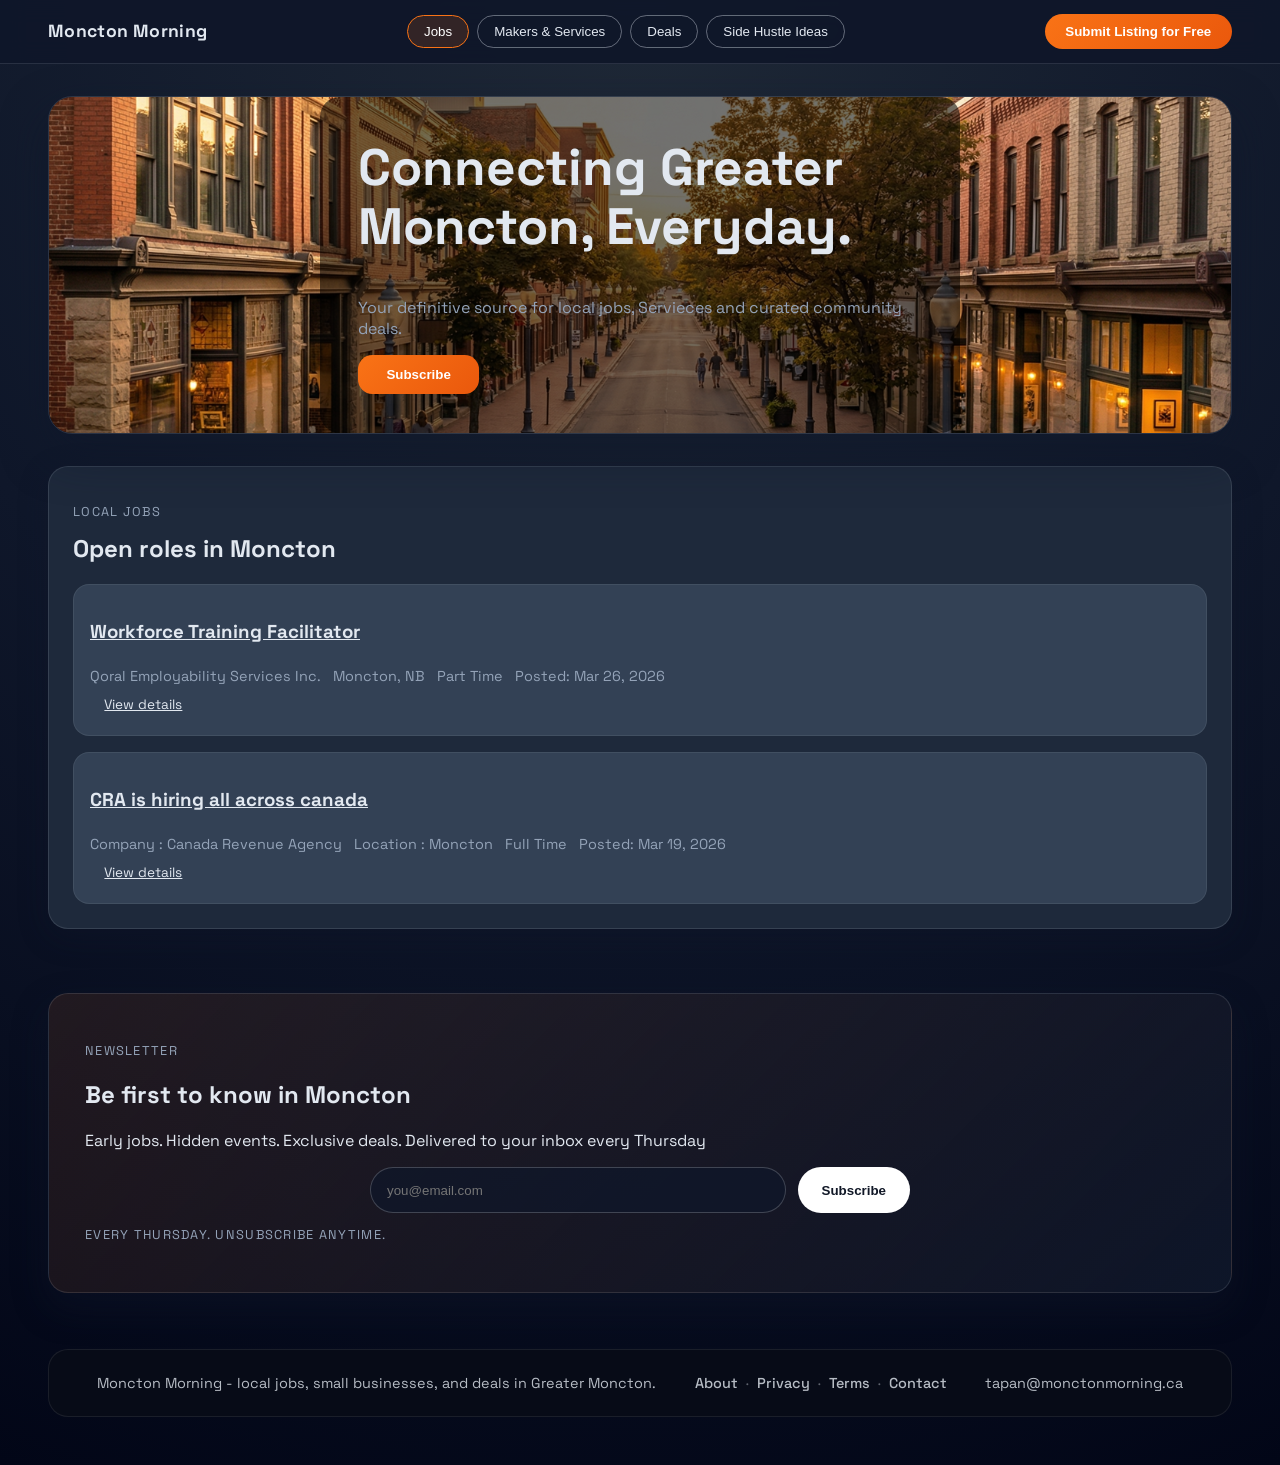
==== commit b6b3f306: "Add files via upload" ====
--- a/index.html
+++ b/index.html
@@ -503,9 +503,9 @@
           <a href="about.html">About</a><span>&middot;</span>
           <a href="privacy.html">Privacy</a><span>&middot;</span>
           <a href="terms.html">Terms</a><span>&middot;</span>
-          <a href="mailto:monctonmorning@gmail.com">Contact</a>
+          <a href="mailto:tapan@monctonmorning.ca">Contact</a>
         </div>
-        <div>monctonmorning@gmail.com</div>
+        <div>tapan@monctonmorning.ca</div>
       </footer>
     </div>
 
@@ -562,33 +562,6 @@
   "Content-Type": "application/json"
 });
 
-async function fetchTable(tableName) {
-  try {
-    const url = `${apiBase}${encodeURIComponent(tableName)}?pageSize=100`;
-    const response = await fetch(url, { headers: authHeaders() });
-    if (!response.ok) {
-      const errorText = await response.text();
-      throw new Error(`Airtable error ${tableName}: ${response.status} ${errorText}`);
-    }
-    const data = await response.json();
-    return (data.records || []).map((record) => ({ ...record.fields, _createdTime: record.createdTime }));
-  } catch (error) {
-    console.error("Could not fetch", tableName, error);
-    throw error;
-  }
-}
-
-async function fetchAndRender(tableName, renderFn, targetElement, loadingText, sectionLabel) {
-  if (loadingText) {
-    showLoading(targetElement, loadingText);
-  }
-  try {
-    const records = await fetchTable(tableName);
-    renderFn(records);
-  } catch {
-    showError(targetElement, sectionLabel);
-  }
-}
 
 async function postRecord(tableName, fields) {
   try {
@@ -1042,49 +1015,32 @@
   updateDirectoryList();
 }
 
-async function loadAirtableData() {
-  await Promise.all([
-    fetchAndRender(
-      AIRTABLE_CONFIG.tables.jobs,
-      renderJobs,
-      jobList,
-      loadingMessages.jobs,
-      "jobs"
-    ),
-    fetchAndRender(
-      AIRTABLE_CONFIG.tables.directory,
-      renderDirectory,
-      businessGrid,
-      loadingMessages.makers,
-      "local makers & services"
-    ),
-    fetchAndRender(
-      AIRTABLE_CONFIG.tables.deals,
-      renderDeals,
-      dealsList,
-      loadingMessages.deals,
-      "deals"
-    ),
-    fetchAndRender(
-      AIRTABLE_CONFIG.tables.news,
-      renderNews,
-      newsList,
-      loadingMessages.news,
-      "local news"
-    ),
-    fetchAndRender(
-      AIRTABLE_CONFIG.tables.events,
-      renderEvents,
-      eventsList,
-      loadingMessages.events,
-      "local events"
-    )
-  ]);
+async function loadSnapshotData() {
+  showLoading(jobList, loadingMessages.jobs);
+  showLoading(businessGrid, loadingMessages.makers);
+  showLoading(dealsList, loadingMessages.deals);
+  showLoading(newsList, loadingMessages.news);
+  showLoading(eventsList, loadingMessages.events);
 
   try {
-    const tips = await fetchTable(AIRTABLE_CONFIG.tables.tips);
-    renderSideHustle(tips);
-  } catch {
+    const response = await fetch("/data-snapshot.json");
+    if (!response.ok) {
+      throw new Error("Failed to load data snapshot");
+    }
+    const snapshot = await response.json();
+    renderJobs(snapshot.jobs || []);
+    renderDirectory(snapshot.businesses || []);
+    renderDeals(snapshot.deals || []);
+    renderNews(snapshot.news || []);
+    renderEvents(snapshot.events || []);
+    renderSideHustle(snapshot.tips || []);
+  } catch (error) {
+    console.error("Snapshot loading error", error);
+    showError(jobList, "jobs");
+    showError(businessGrid, "local makers & services");
+    showError(dealsList, "deals");
+    showError(newsList, "local news");
+    showError(eventsList, "local events");
     showError(tipsList, "side hustle tips");
   }
 }
@@ -1183,7 +1139,7 @@
 window.addEventListener("popstate", handleInitialTab);
 
 handleInitialTab();
-loadAirtableData();
+loadSnapshotData();
 
     </script>
   </body>
